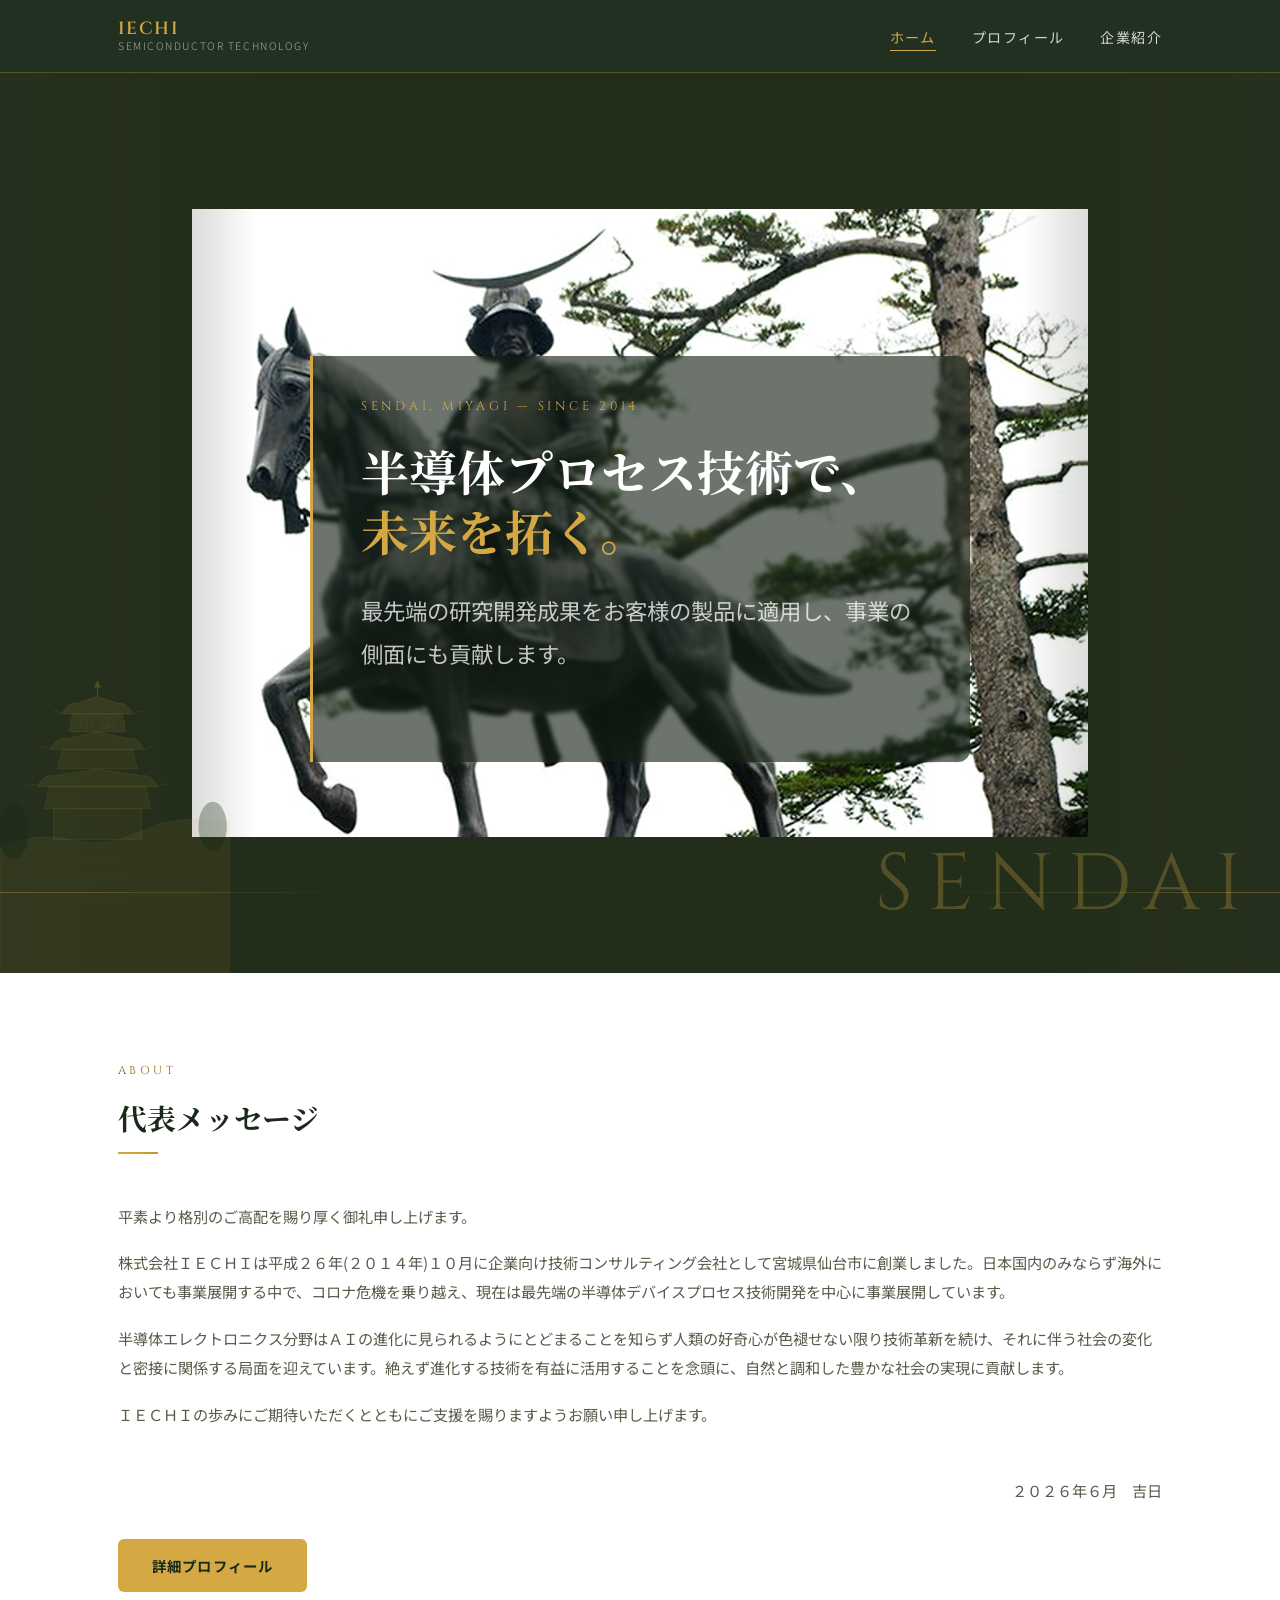
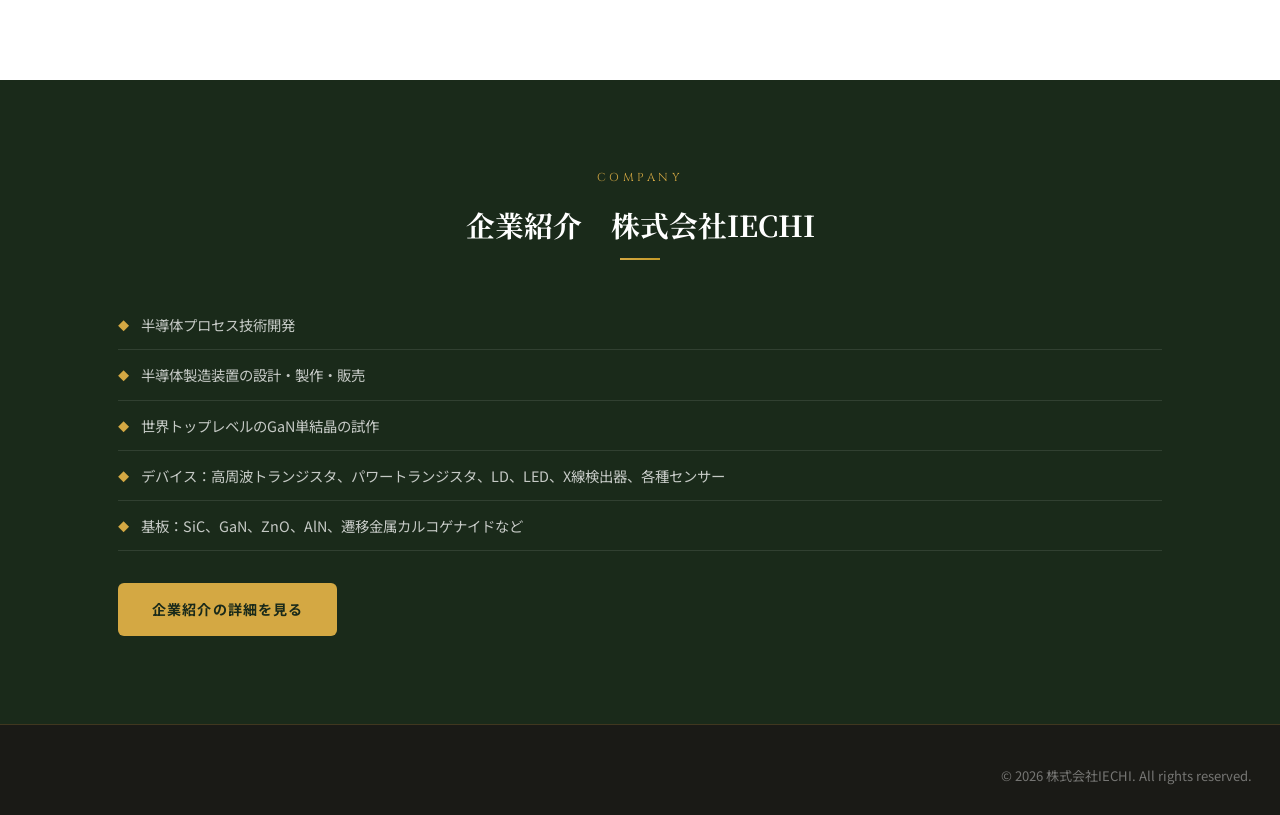
==== index.html @ 6ed94ffd "HP作成" ====
<!DOCTYPE html>
<html lang="ja">
<head>
  <meta charset="UTF-8">
  <meta name="viewport" content="width=device-width, initial-scale=1.0">
  <meta name="description" content="株式会社IECHI — 半導体プロセス技術開発・半導体製造装置の設計・製作・販売">
  <title>株式会社IECHI | 半導体プロセス技術開発</title>
  <link rel="stylesheet" href="style.css">
</head>
<body>

  <header class="site-header">
    <div class="header-inner">
      <a href="index.html" class="logo">
        IECHI
        <span class="logo-sub">SEMICONDUCTOR TECHNOLOGY</span>
      </a>
      <button class="nav-toggle" aria-label="メニューを開く" aria-expanded="false">
        <span></span><span></span><span></span>
      </button>
      <nav class="main-nav">
        <ul>
          <li><a href="index.html" class="active">ホーム</a></li>
          <li><a href="about.html">プロフィール</a></li>
          <li><a href="company.html">企業紹介</a></li>
        </ul>
      </nav>
    </div>
  </header>

  <main>

    <!-- Hero -->
    <section class="hero">
      <img class="hero-masamune-img" src="images/img_masamune.png" alt="仙台のシンボル 伊達政宗公 騎馬像">

      <!-- 左：仙台城（青葉城）シルエット -->
      <svg class="hero-castle" viewBox="0 0 260 380" fill="none" xmlns="http://www.w3.org/2000/svg" aria-hidden="true">
        <path d="M0 380 L0 240 Q40 220 80 230 Q120 240 160 220 Q200 200 260 210 L260 380 Z" fill="rgba(212,168,67,0.12)" stroke="rgba(212,168,67,0.28)" stroke-width="0.5"/>
        <line x1="0" y1="260" x2="260" y2="248" stroke="rgba(212,168,67,0.1)" stroke-width="0.5"/>
        <line x1="0" y1="280" x2="260" y2="268" stroke="rgba(212,168,67,0.1)" stroke-width="0.5"/>
        <line x1="0" y1="300" x2="260" y2="290" stroke="rgba(212,168,67,0.1)" stroke-width="0.5"/>
        <line x1="40" y1="230" x2="40" y2="380" stroke="rgba(212,168,67,0.07)" stroke-width="0.5"/>
        <line x1="85" y1="235" x2="85" y2="380" stroke="rgba(212,168,67,0.07)" stroke-width="0.5"/>
        <line x1="130" y1="228" x2="130" y2="380" stroke="rgba(212,168,67,0.07)" stroke-width="0.5"/>
        <line x1="175" y1="218" x2="175" y2="380" stroke="rgba(212,168,67,0.07)" stroke-width="0.5"/>
        <line x1="220" y1="215" x2="220" y2="380" stroke="rgba(212,168,67,0.07)" stroke-width="0.5"/>
        <rect x="60" y="195" width="100" height="35" fill="rgba(212,168,67,0.1)" stroke="rgba(212,168,67,0.28)" stroke-width="0.5"/>
        <path d="M50 195 L55 170 L165 170 L170 195 Z" fill="rgba(212,168,67,0.12)" stroke="rgba(212,168,67,0.32)" stroke-width="0.5"/>
        <path d="M42 170 Q50 155 60 158 L110 150 L160 158 Q170 155 178 170 Z" fill="rgba(212,168,67,0.15)" stroke="rgba(212,168,67,0.38)" stroke-width="0.5"/>
        <path d="M42 170 Q35 165 30 168" stroke="rgba(212,168,67,0.38)" stroke-width="0.5" fill="none"/>
        <path d="M178 170 Q185 165 190 168" stroke="rgba(212,168,67,0.38)" stroke-width="0.5" fill="none"/>
        <path d="M65 150 L70 128 L150 128 L155 150 Z" fill="rgba(212,168,67,0.12)" stroke="rgba(212,168,67,0.32)" stroke-width="0.5"/>
        <path d="M57 128 Q65 113 75 116 L110 108 L145 116 Q155 113 163 128 Z" fill="rgba(212,168,67,0.15)" stroke="rgba(212,168,67,0.38)" stroke-width="0.5"/>
        <path d="M57 128 Q50 123 46 126" stroke="rgba(212,168,67,0.38)" stroke-width="0.5" fill="none"/>
        <path d="M163 128 Q170 123 174 126" stroke="rgba(212,168,67,0.38)" stroke-width="0.5" fill="none"/>
        <path d="M78 108 L82 88 L138 88 L142 108 Z" fill="rgba(212,168,67,0.16)" stroke="rgba(212,168,67,0.38)" stroke-width="0.5"/>
        <path d="M70 88 Q78 73 88 76 L110 68 L132 76 Q142 73 150 88 Z" fill="rgba(212,168,67,0.18)" stroke="rgba(212,168,67,0.42)" stroke-width="0.5"/>
        <path d="M70 88 Q63 83 60 86" stroke="rgba(212,168,67,0.42)" stroke-width="0.5" fill="none"/>
        <path d="M150 88 Q157 83 160 86" stroke="rgba(212,168,67,0.42)" stroke-width="0.5" fill="none"/>
        <line x1="110" y1="68" x2="110" y2="56" stroke="rgba(212,168,67,0.48)" stroke-width="1"/>
        <polygon points="110,50 114,58 106,58" fill="rgba(212,168,67,0.38)"/>
        <rect x="92" y="92" width="12" height="10" fill="none" stroke="rgba(212,168,67,0.22)" stroke-width="0.5"/>
        <line x1="98" y1="92" x2="98" y2="102" stroke="rgba(212,168,67,0.22)" stroke-width="0.5"/>
        <rect x="116" y="92" width="12" height="10" fill="none" stroke="rgba(212,168,67,0.22)" stroke-width="0.5"/>
        <line x1="122" y1="92" x2="122" y2="102" stroke="rgba(212,168,67,0.22)" stroke-width="0.5"/>
        <ellipse cx="15" cy="220" rx="18" ry="32" fill="rgba(20,40,20,0.55)" stroke="rgba(212,168,67,0.08)" stroke-width="0.5"/>
        <line x1="15" y1="252" x2="15" y2="280" stroke="rgba(100,60,10,0.35)" stroke-width="2"/>
        <ellipse cx="240" cy="215" rx="16" ry="28" fill="rgba(20,40,20,0.5)" stroke="rgba(212,168,67,0.08)" stroke-width="0.5"/>
        <line x1="240" y1="243" x2="240" y2="270" stroke="rgba(100,60,10,0.35)" stroke-width="2"/>

      </svg>

      <!-- 右：伊達家 家紋（竹に雀）風SVG -->
      <svg class="hero-kamon" viewBox="0 0 200 200" fill="none" xmlns="http://www.w3.org/2000/svg" aria-hidden="true">
        <circle cx="100" cy="100" r="95" stroke="#d4a843" stroke-width="1.5" fill="none"/>
        <circle cx="100" cy="100" r="88" stroke="#d4a843" stroke-width="0.4" fill="none" stroke-dasharray="4 3"/>
        <line x1="100" y1="20" x2="100" y2="180" stroke="#d4a843" stroke-width="2.5"/>
        <line x1="94" y1="70" x2="106" y2="70" stroke="#d4a843" stroke-width="1.5"/>
        <line x1="94" y1="100" x2="106" y2="100" stroke="#d4a843" stroke-width="1.5"/>
        <line x1="94" y1="130" x2="106" y2="130" stroke="#d4a843" stroke-width="1.5"/>
        <path d="M100 55 Q78 42 72 30 Q85 38 100 55" fill="#d4a843" opacity="0.85"/>
        <path d="M100 80 Q74 68 66 54 Q82 63 100 80" fill="#d4a843" opacity="0.85"/>
        <path d="M100 110 Q72 100 62 86 Q80 96 100 110" fill="#d4a843" opacity="0.85"/>
        <path d="M100 55 Q122 42 128 30 Q115 38 100 55" fill="#d4a843" opacity="0.85"/>
        <path d="M100 80 Q126 68 134 54 Q118 63 100 80" fill="#d4a843" opacity="0.85"/>
        <path d="M100 110 Q128 100 138 86 Q120 96 100 110" fill="#d4a843" opacity="0.85"/>
        <ellipse cx="100" cy="46" rx="10" ry="7" fill="#d4a843"/>
        <circle cx="100" cy="38" r="6" fill="#d4a843"/>
        <path d="M96 36 L92 32 L98 35" fill="#d4a843"/>
        <path d="M94 44 L86 50 L92 46" fill="#d4a843" opacity="0.9"/>
        <path d="M106 44 L114 50 L108 46" fill="#d4a843" opacity="0.9"/>
        <path d="M100 53 L96 60 L104 60 Z" fill="#d4a843" opacity="0.7"/>
        <path d="M65 168 Q100 158 135 168" stroke="#d4a843" stroke-width="1" fill="none" opacity="0.5"/>
        <text x="100" y="188" text-anchor="middle" fill="#d4a843" font-family="serif" font-size="9" letter-spacing="3" opacity="0.6">伊達家</text>
      </svg>

      <div class="hero-content">
        <div class="hero-content-inner">
        <p class="hero-eyebrow">SENDAI, MIYAGI — SINCE 2014</p>
        <h1 class="hero-title">
          半導体プロセス技術で、<span>未来を拓く。</span>
        </h1>
        <p class="hero-lead">
          最先端の研究開発成果をお客様の製品に適用し、事業の側面にも貢献します。
        </p>

        </div>
      </div>
      <div class="hero-coords">SENDAI</div>
    </section>

    <!-- About strip -->
    <section class="about-strip">
      <div class="container">
        <div class="about-strip-inner about-strip-inner--single fade-in">
          <div class="about-text">
            <span class="section-label">ABOUT</span>
            <h2 class="section-title">代表メッセージ</h2>
            <div class="section-divider"></div>
            <p>
              平素より格別のご高配を賜り厚く御礼申し上げます。
            </p>
            <p>
              株式会社ＩＥＣＨＩは平成２６年(２０１４年)１０月に企業向け技術コンサルティング会社として宮城県仙台市に創業しました。日本国内のみならず海外においても事業展開する中で、コロナ危機を乗り越え、現在は最先端の半導体デバイスプロセス技術開発を中心に事業展開しています。
            </p>
            <p>
              半導体エレクトロニクス分野はＡＩの進化に見られるようにとどまることを知らず人類の好奇心が色褪せない限り技術革新を続け、それに伴う社会の変化と密接に関係する局面を迎えています。絶えず進化する技術を有益に活用することを念頭に、自然と調和した豊かな社会の実現に貢献します。
            </p>
            <p>
              ＩＥＣＨＩの歩みにご期待いただくとともにご支援を賜りますようお願い申し上げます。
            </p>
            <p class="message-signature">
              <br>
              ２０２６年６月　吉日
            </p>
            <a href="about.html" class="btn btn-gold btn-mt">詳細プロフィール</a>
          </div>
        </div>
      </div>
    </section>

    <!-- 企業紹介 株式会社IECHI -->
    <section class="achieve-strip">
      <div class="container">
        <div class="fade-in section-header-md achieve-header">
          <span class="section-label">COMPANY</span>
          <h2 class="section-title">企業紹介　株式会社IECHI</h2>
          <div class="section-divider section-divider-center"></div>
        </div>
        <div class="fade-in">
          <div class="achieve-text">
            <ul class="achieve-list">
              <li>半導体プロセス技術開発</li>
              <li>半導体製造装置の設計・製作・販売</li>
              <li>世界トップレベルのGaN単結晶の試作</li>
              <li>デバイス：高周波トランジスタ、パワートランジスタ、LD、LED、X線検出器、各種センサー</li>
              <li>基板：SiC、GaN、ZnO、AlN、遷移金属カルコゲナイドなど</li>
            </ul>
            <div class="section-actions-sm">
              <a href="company.html" class="btn btn-gold btn-sm">企業紹介の詳細を見る</a>
            </div>
          </div>
        </div>
      </div>
    </section>

  </main>

  <footer class="site-footer">
    <div class="footer-inner footer-inner--full">
      <div class="footer-info footer-info--end">
        &copy; 2026 株式会社IECHI. All rights reserved.
      </div>
    </div>
  </footer>

  <script src="nav.js"></script>
</body>
</html>
---- style.css ----
/* ========================================
   株式会社IECHI — 共通スタイル
   ======================================== */

   @import url('https://fonts.googleapis.com/css2?family=Noto+Sans+JP:wght@300;400;500;700&family=Noto+Serif+JP:wght@400;700&family=Cinzel:wght@400;600&display=swap');

   :root {
     --color-primary:       #1a2a1a;
     --color-primary-mid:   #2c4a2c;
     --color-accent:        #8b6914;
     --color-accent-light:  #c49a28;
     --color-gold:          #d4a843;
     --color-bg:            #f7f5f0;
     --color-bg-dark:       #1a1a16;
     --color-white:         #ffffff;
     --color-text:          #1e1e1a;
     --color-text-muted:    #5a5a4a;
     --color-border:        #d8d4c8;
     --shadow-sm:  0 1px 4px rgba(0,0,0,0.08);
     --shadow-md:  0 4px 16px rgba(0,0,0,0.12);
     --shadow-lg:  0 12px 40px rgba(0,0,0,0.18);
     --radius:     6px;
     --radius-lg:  12px;
     --font-sans:  'Noto Sans JP', sans-serif;
     --font-serif: 'Noto Serif JP', serif;
     --font-deco:  'Cinzel', serif;
     --max-width:  1100px;
     --header-height: 72px;
   }
   
   *, *::before, *::after { box-sizing: border-box; margin: 0; padding: 0; }
   html { scroll-behavior: smooth; }
   
   body {
     font-family: var(--font-sans);
     font-size: 16px;
     line-height: 1.75;
     color: var(--color-text);
     background: var(--color-bg);
     min-height: 100vh;
     display: flex;
     flex-direction: column;
   }
   
   img { max-width: 100%; height: auto; display: block; }
   a { color: var(--color-accent); text-decoration: none; transition: color 0.2s; }
   a:hover { color: var(--color-accent-light); }
   
   /* ---- Header ---- */
   .site-header {
     position: sticky; top: 0; z-index: 100;
     background: rgba(26, 42, 26, 0.97);
     backdrop-filter: blur(8px);
     border-bottom: 1px solid rgba(212,168,67,0.3);
   }
   .header-inner {
     max-width: var(--max-width); margin: 0 auto; padding: 0 28px;
     height: var(--header-height);
     display: flex; align-items: center; justify-content: space-between;
   }
   .logo {
     font-family: var(--font-deco);
     font-size: 1.1rem; font-weight: 600;
     color: var(--color-gold);
     letter-spacing: 0.08em;
     display: flex; flex-direction: column; line-height: 1.2;
   }
   .logo-sub {
     font-family: var(--font-sans);
     font-size: 0.65rem; font-weight: 300;
     color: rgba(255,255,255,0.6);
     letter-spacing: 0.15em;
   }
   
   .nav-toggle {
     display: none; background: none; border: none; cursor: pointer;
     padding: 8px; flex-direction: column; gap: 5px;
   }
   .nav-toggle span {
     display: block; width: 24px; height: 2px;
     background: var(--color-gold);
     transition: transform 0.3s, opacity 0.3s;
   }
   .nav-toggle.active span:nth-child(1) { transform: translateY(7px) rotate(45deg); }
   .nav-toggle.active span:nth-child(2) { opacity: 0; }
   .nav-toggle.active span:nth-child(3) { transform: translateY(-7px) rotate(-45deg); }
   
   .main-nav ul { list-style: none; display: flex; gap: 36px; }
   .main-nav a {
     font-size: 0.88rem; font-weight: 400; letter-spacing: 0.1em;
     color: rgba(255,255,255,0.8);
     position: relative; padding: 4px 0;
   }
   .main-nav a::after {
     content: ""; position: absolute; bottom: 0; left: 0;
     width: 0; height: 1px; background: var(--color-gold);
     transition: width 0.3s;
   }
   .main-nav a:hover, .main-nav a.active { color: var(--color-gold); }
   .main-nav a:hover::after, .main-nav a.active::after { width: 100%; }
   
   /* ---- Main ---- */
   main { flex: 1; }
   .container { max-width: var(--max-width); margin: 0 auto; padding: 0 28px; }
   .section { padding: 88px 0; }
   
   /* ---- Hero (index) ---- */
   .hero {
     position: relative;
     min-height: 100vh;
     display: flex; flex-direction: column;
     overflow: hidden;
     background: #232e1a;
   }
   .hero-masamune {
     display: none;
   }
   .hero-masamune-img {
     position: absolute;
     top: 50%; left: 50%;
     transform: translate(-50%, -50%);
     width: 70%; height: auto;
     object-fit: contain; object-position: center;
     opacity: 1;
   }
   
   /* 左右端のみ画像の緑色でフェードアウト */
   .hero::before {
     content: "";
     position: absolute; inset: 0;
     background:
       linear-gradient(to right,
         rgba(38,48,30,0.88) 0%,
         rgba(38,48,30,0.4) 8%,
         transparent 20%,
         transparent 80%,
         rgba(38,48,30,0.4) 92%,
         rgba(38,48,30,0.88) 100%);
     pointer-events: none;
     z-index: 1;
   }
   
   /* ---- Hero decorative SVGs ---- */
   .hero-castle {
     position: absolute;
     left: 0;
     bottom: 0;
     width: clamp(140px, 18vw, 260px);
     opacity: 0;
     pointer-events: none;
     animation: castleFadeIn 1.4s 0.6s forwards;
     z-index: 2;
   }
   .hero-kamon {
     display: none;
   }
   @keyframes castleFadeIn {
     from { opacity: 0; transform: translateX(-20px) translateY(10px); }
     to   { opacity: 0.62; transform: translateX(0) translateY(0); }
   }
   @keyframes kamonReveal {
     from { opacity: 0; transform: translateY(-55%) rotate(-10deg) scale(0.82); }
     to   { opacity: 0.4; transform: translateY(-55%) rotate(0deg) scale(1); }
   }
   
   /* ---- Hero horizon line ---- */
   .hero::after {
     content: "";
     position: absolute;
     bottom: 80px;
     left: 0; right: 0;
     height: 1px;
     background: linear-gradient(to right,
       rgba(212,168,67,0.35),
       transparent 28%,
       transparent 72%,
       rgba(212,168,67,0.35));
     pointer-events: none;
     z-index: 1;
   }
   
   /* ---- Hero coordinates label ---- */
   .hero-coords {
     position: absolute;
     bottom: 18px;
     right: 24px;
     font-family: var(--font-deco);
     font-size: 5rem;
     letter-spacing: 0.18em;
     color: rgba(212,168,67,0.28);
     z-index: 2;
   }
   .hero-content {
     position: relative; z-index: 3;
     max-width: var(--max-width); margin: 0 auto;
     padding: 0 28px;
     display: flex; flex-direction: column; justify-content: center;
     min-height: 100vh;
     padding-top: var(--header-height);
   }
   .hero-content-inner {
     background: rgba(20, 32, 20, 0.62);
     backdrop-filter: blur(2px);
     border-left: 3px solid var(--color-gold);
     padding: 40px 48px;
     border-radius: 0 var(--radius-lg) var(--radius-lg) 0;
     max-width: 660px;
     width: fit-content;
   }
   .hero-eyebrow {
     font-family: var(--font-deco);
     font-size: 0.78rem; letter-spacing: 0.3em;
     color: var(--color-gold); margin-bottom: 24px;
     opacity: 0; animation: fadeUp 0.8s 0.2s forwards;
   }
   .hero-title {
     font-family: var(--font-serif);
     font-size: clamp(1.8rem, 4vw, 3rem);
     font-weight: 700; line-height: 1.25;
     color: var(--color-white);
     margin-bottom: 28px;
     opacity: 0; animation: fadeUp 0.8s 0.4s forwards;
   }
   .hero-title span { color: var(--color-gold); }
   .hero-lead {
     font-size: 1.4rem; line-height: 1.9;
     color: rgba(255,255,255,0.75);
     max-width: 800px; margin-bottom: 48px;
     opacity: 0; animation: fadeUp 0.8s 0.6s forwards;
   }
   .hero-actions {
     display: flex; gap: 16px; flex-wrap: wrap;
     opacity: 0; animation: fadeUp 0.8s 0.8s forwards;
   }
   @keyframes scrollLine { 0%,100%{opacity:1;transform:scaleY(1)} 50%{opacity:0.3;transform:scaleY(0.5)} }
   
   /* ---- Buttons ---- */
   .btn {
     display: inline-block; padding: 14px 34px;
     border-radius: var(--radius); font-size: 0.9rem;
     font-weight: 500; letter-spacing: 0.08em;
     cursor: pointer; border: none; text-align: center;
     transition: all 0.25s;
   }
   .btn-gold {
     background: var(--color-gold); color: var(--color-primary);
     font-weight: 700;
   }
   .btn-gold:hover { background: var(--color-accent-light); color: var(--color-primary); transform: translateY(-2px); box-shadow: var(--shadow-md); }
   .btn-outline-light {
     background: transparent; color: var(--color-white);
     border: 1px solid rgba(255,255,255,0.4);
   }
   .btn-outline-light:hover { border-color: var(--color-gold); color: var(--color-gold); }
   
   /* ---- Section Titles ---- */
   .section-label {
     font-family: var(--font-deco);
     font-size: 0.72rem; letter-spacing: 0.3em;
     color: var(--color-accent); margin-bottom: 12px;
     display: block;
   }
   .section-title {
     font-family: var(--font-serif);
     font-size: 1.8rem; font-weight: 700;
     color: var(--color-primary); margin-bottom: 8px;
   }
   .section-divider {
     width: 40px; height: 2px;
     background: linear-gradient(to right, var(--color-gold), var(--color-accent-light));
     margin-bottom: 48px;
   }
   
   /* ---- About strip on index ---- */
   .about-strip { background: var(--color-white); padding: 88px 0; }
   .about-strip-inner {
     display: grid; grid-template-columns: 260px 1fr;
     gap: 64px; align-items: start;
   }
   .face-frame {
     width: 240px; height: 300px; overflow: hidden;
     border-radius: var(--radius-lg);
     box-shadow: var(--shadow-lg);
     border: 3px solid var(--color-gold);
   }
   .face-frame img { width: 100%; height: 100%; object-fit: cover; object-position: top; }
   .face-caption { margin-top: 16px; text-align: center; }
   .face-caption strong { display: block; font-family: var(--font-serif); font-size: 1.1rem; color: var(--color-primary); }
   .face-caption span { font-size: 0.82rem; color: var(--color-text-muted); }
   
   .about-text p { color: var(--color-text-muted); margin-bottom: 18px; font-size: 0.95rem; line-height: 1.9; }
   
   /* ---- Cards (index services) ---- */
   .card-grid { display: grid; grid-template-columns: repeat(3,1fr); gap: 24px; }
   .card {
     background: var(--color-white); border-radius: var(--radius-lg);
     padding: 32px 26px; border: 1px solid var(--color-border);
     transition: transform 0.2s, box-shadow 0.2s;
   }
   .card:hover { }
   .card-num {
     font-family: var(--font-deco); font-size: 1.8rem;
     color: var(--color-gold); opacity: 0.4; margin-bottom: 12px;
   }
   .card h3 { font-family: var(--font-serif); font-size: 1.05rem; color: var(--color-primary); margin-bottom: 10px; }
   .card p { color: var(--color-text-muted); font-size: 0.88rem; line-height: 1.8; }
   
   /* ---- Achievement strip ---- */
   .achieve-strip { background: var(--color-primary); padding: 88px 0; }
   .achieve-grid { display: grid; grid-template-columns: 1fr 1fr; gap: 32px; }
   .achieve-img-wrap {
     border-radius: var(--radius-lg); overflow: hidden;
     box-shadow: var(--shadow-lg);
   }
   .achieve-img-wrap img { width: 100%; height: 100%; object-fit: cover; }
   .achieve-text { color: rgba(255,255,255,0.85); }
   .achieve-text .section-title { color: var(--color-white); }
   .achieve-list { list-style: none; margin-top: 24px; }
   .achieve-list li {
     padding: 12px 0; border-bottom: 1px solid rgba(255,255,255,0.1);
     font-size: 0.9rem; color: rgba(255,255,255,0.75);
     display: flex; gap: 12px; align-items: flex-start;
   }
   .achieve-list li::before { content: "◆"; color: var(--color-gold); flex-shrink: 0; font-size: 0.7rem; margin-top: 4px; }
   
   /* ---- Page Header ---- */
   .page-header {
     background: var(--color-primary);
     padding: 80px 0 60px;
     position: relative; overflow: hidden;
   }
   .page-header::before {
     content: ""; position: absolute; inset: 0;
     background: url('images/img_masamune.png') center/cover no-repeat;
     opacity: 0.08;
   }
   .page-header-inner { position: relative; z-index: 1; }
   .page-header .section-label { color: var(--color-gold); }
   .page-header h1 {
     font-family: var(--font-serif);
     font-size: 2.2rem; color: var(--color-white);
     font-weight: 700;
   }
   
   /* ---- Profile page ---- */
   .profile-photo .face-frame { width: 260px; height: 320px; }
   .profile-photo .face-caption .face-name {
     display: block;
     font-family: var(--font-serif);
     font-size: 1.2rem;
     font-weight: 400;
     color: var(--color-text-muted);
   }
   
   .profile-content h2 {
     font-family: var(--font-serif);
     font-size: 1.25rem; color: var(--color-primary);
     margin: 36px 0 14px; padding-bottom: 8px;
     border-bottom: 1px solid var(--color-border);
     display: flex; align-items: center; gap: 10px;
   }
   .profile-content h2:first-child { margin-top: 0; }
   .profile-content h2::before { content: ""; width: 4px; height: 1.2em; background: var(--color-gold); display: block; }
   .profile-content p { color: var(--color-text-muted); margin-bottom: 16px; font-size: 0.95rem; line-height: 1.9; }
   
   .career-list { list-style: none; }
   .career-list li {
     display: grid; grid-template-columns: 130px 1fr;
     gap: 16px; padding: 12px 0;
     border-bottom: 1px solid var(--color-border);
     font-size: 0.9rem;
   }
   .career-list li:last-child { border-bottom: none; }
   .career-year { color: var(--color-accent); font-weight: 500; font-size: 0.85rem; }
   .career-desc { color: var(--color-text-muted); }
   
   .company-table { width: 100%; border-collapse: collapse; font-size: 0.92rem; margin-top: 8px; }
   .company-table th, .company-table td { padding: 12px 16px; border-bottom: 1px solid var(--color-border); text-align: left; }
   .company-table th { width: 140px; color: var(--color-primary); font-weight: 600; background: rgba(26,42,26,0.03); }
   .company-table td { color: var(--color-text-muted); }
   
   /* ---- Service page ---- */
   .service-list { display: flex; flex-direction: column; gap: 28px; }
   .service-item {
     background: var(--color-white); border-radius: var(--radius-lg);
     padding: 36px 40px; border: 1px solid var(--color-border);
     display: grid; grid-template-columns: 72px 1fr; gap: 28px;
     transition: box-shadow 0.2s;
   }
   .service-item:hover { }
   .service-num {
     font-family: var(--font-deco); font-size: 2.2rem;
     color: var(--color-gold); line-height: 1; opacity: 0.5;
   }
   .service-item h3 { font-family: var(--font-serif); font-size: 1.15rem; color: var(--color-primary); margin-bottom: 10px; }
   .service-item p { color: var(--color-text-muted); font-size: 0.93rem; margin-bottom: 14px; }
   .service-tags { display: flex; flex-wrap: wrap; gap: 8px; }
   .service-tags span {
     background: var(--color-bg); padding: 4px 14px;
     border-radius: 20px; font-size: 0.82rem; color: var(--color-text-muted);
     border: 1px solid var(--color-border);
   }
   
   .research-img-strip { background: var(--color-primary); padding: 72px 0; }
   .research-img-wrap {
     border-radius: var(--radius-lg); overflow: hidden;
     box-shadow: var(--shadow-lg); max-height: 480px;
   }
   .research-img-wrap img { width: 100%; object-fit: cover; }
   
   /* ---- Footer ---- */
   .site-footer {
     background: var(--color-bg-dark);
     border-top: 1px solid rgba(212,168,67,0.2);
     padding: 40px 0 28px;
   }
   .footer-inner {
     max-width: var(--max-width); margin: 0 auto; padding: 0 28px;
     display: flex; justify-content: space-between; align-items: center; flex-wrap: wrap; gap: 16px;
   }
   .footer-logo { font-family: var(--font-deco); font-size: 1rem; color: var(--color-gold); }
   .footer-info { font-size: 0.82rem; color: rgba(255,255,255,0.4); text-align: right; line-height: 1.7; }
   
   /* ---- Animations ---- */
   @keyframes fadeUp {
     from { opacity: 0; transform: translateY(24px); }
     to   { opacity: 1; transform: translateY(0); }
   }
   .fade-in { opacity: 0; transform: translateY(20px); transition: opacity 0.7s, transform 0.7s; }
   .fade-in.visible { opacity: 1; transform: none; }
   
   /* ---- Responsive ---- */
   @media (max-width: 900px) {
     .about-strip-inner, .profile-layout { grid-template-columns: 1fr; text-align: center; }
     .face-frame { margin: 0 auto; }
     .profile-content h2 { justify-content: center; }
     .achieve-grid, .card-grid { grid-template-columns: 1fr; }
     .career-list li { grid-template-columns: 1fr; gap: 4px; }
     .service-item { grid-template-columns: 1fr; }
     .service-num { font-size: 1.6rem; }
   }
   @media (max-width: 768px) {
     .nav-toggle { display: flex; }
     .hero-castle,
     .hero-kamon,
     .hero-coords { display: none; }
     .main-nav {
       position: fixed; top: var(--header-height); left: 0; right: 0;
       background: rgba(26,42,26,0.98);
       transform: translateY(-110%); opacity: 0; pointer-events: none;
       transition: transform 0.3s, opacity 0.3s;
     }
     .main-nav.open { transform: translateY(0); opacity: 1; pointer-events: auto; }
     .main-nav ul { flex-direction: column; gap: 0; padding: 16px 28px; }
     .main-nav li { border-bottom: 1px solid rgba(255,255,255,0.08); }
     .main-nav li:last-child { border-bottom: none; }
     .main-nav a { display: block; padding: 14px 0; }
     .hero-title { font-size: 1.8rem; }
     .section { padding: 60px 0; }

     /* スマホ：画像↑・文言↓ */
     .hero {
       flex-direction: column;
       min-height: unset;
       background: #232e1a;
     }
     .hero::before, .hero::after { display: none; }
     .hero-masamune-img {
       position: relative;
       top: unset; left: unset;
       transform: none;
       width: 100%;
       height: auto;
       display: block;
       order: -1;
     }
     .hero-content {
       position: relative;
       min-height: unset;
       padding-top: 24px;
       padding-bottom: 40px;
     }
     .service-item { padding: 24px 20px; }
     .research-img-wrap { max-height: 300px; }
     .gan-grid { grid-template-columns: 1fr; }
     .related-clients-list { grid-template-columns: 1fr; }
   }

   /* ---- Utility ---- */
   .section-bg-white { background: var(--color-white); }
   .section-bg-default { background: var(--color-bg); }
   .text-center { text-align: center; }
   .section-header { margin-bottom: 48px; }
   .section-header-lg { text-align: center; margin-bottom: 56px; }
   .section-header-md { text-align: center; margin-bottom: 40px; }
   .section-divider-center { margin: 0 auto 0; }
   .section-actions { text-align: center; margin-top: 48px; }
   .section-actions-sm { margin-top: 32px; }
   .btn-mt { margin-top: 16px; }
   .btn-sm { font-size: 0.88rem; }

   .footer-inner--full { max-width: 100%; padding-right: 28px; }
   .footer-info--end { margin-left: auto; }

   /* ---- Index ---- */
   .about-strip-inner--single { grid-template-columns: 1fr; }
   .message-signature {
     text-align: right;
     font-size: 0.88rem;
     color: var(--color-text-muted);
     font-weight: 400;
     margin-top: 8px;
   }
   .achieve-header .section-label { color: var(--color-gold); }
   .achieve-header .section-title { color: var(--color-white); }

   /* ---- Profile ---- */
   .profile-layout {
     display: grid;
     grid-template-columns: 260px 1fr;
     gap: 64px;
     align-items: start;
   }

   /* ---- Service ---- */
   .service-intro { margin-bottom: 56px; }
   .service-lead { color: var(--color-text-muted); max-width: 640px; }

   /* ---- Company page ---- */
   .co-section {
     background: var(--color-white);
     padding: 88px 0;
   }
   .co-header { margin-bottom: 48px; }
   .co-image-wrapper {
     position: relative;
     margin-bottom: 64px;
     box-shadow: 8px 8px 0 rgba(212,168,67,0.18), 0 4px 24px rgba(0,0,0,0.07);
     border-radius: var(--radius-lg);
   }
   .co-image-wrapper img {
     width: 100%; height: auto;
     border-radius: var(--radius-lg);
     border: 1px solid var(--color-border);
     display: block;
   }
   .co-desc { margin-bottom: 40px; }
   .co-desc p {
     line-height: 2.0;
     font-size: 0.95rem;
     color: var(--color-text-muted);
   }
   .co-gan-block { margin-bottom: 64px; }
   .gan-grid {
     display: grid;
     grid-template-columns: 1fr 1fr;
     gap: 16px;
   }
   .gan-grid img {
     width: 100%;
     height: auto;
     display: block;
     border-radius: var(--radius-lg);
     border: 1px solid var(--color-border);
     box-shadow: 0 2px 12px rgba(0,0,0,0.08);
   }
   .co-detail-grid {
     display: grid;
     grid-template-columns: 1fr;
     gap: 24px;
   }
   .co-card {
     background: var(--color-bg);
     border-radius: var(--radius-lg);
     padding: 28px 32px;
     border: 1px solid var(--color-border);
     transition: box-shadow 0.2s;
   }
   .co-card h3 {
     font-family: var(--font-serif);
     font-size: 1rem;
     color: var(--color-primary);
     margin-bottom: 14px;
     padding-bottom: 10px;
     border-bottom: 2px solid var(--color-gold);
     display: flex;
     align-items: center;
     gap: 8px;
   }
   .co-list { list-style: none; }
   .co-list li {
     padding: 8px 0;
     border-bottom: 1px solid var(--color-border);
     font-size: 0.88rem;
     color: var(--color-text-muted);
     display: flex;
     gap: 10px;
     align-items: flex-start;
     line-height: 1.65;
   }
   .co-list li:last-child { border-bottom: none; }
   .co-list li::before {
     content: "◆";
     color: var(--color-gold);
     flex-shrink: 0;
     font-size: 0.6rem;
     margin-top: 5px;
   }
   .domains-section {
     background: var(--color-bg);
     padding: 30px 0;
   }
   .domain-row {
     display: grid;
     grid-template-columns: repeat(5, 1fr);
     gap: 16px;
     margin-top: 48px;
   }
   .domain-card {
     background: var(--color-white);
     border: 1px solid var(--color-border);
     border-radius: var(--radius-lg);
     padding: 28px 16px;
     text-align: center;
     position: relative;
     overflow: hidden;
     cursor: default;
     pointer-events: none;
     user-select: none;
   }
   .domain-icon {
     width: 44px; height: 44px;
     margin: 0 auto 12px;
     border-radius: 50%;
     background: linear-gradient(135deg, var(--color-bg) 0%, #e8e2d4 100%);
     border: 1px solid var(--color-border);
     display: flex; align-items: center; justify-content: center;
     font-size: 1.25rem;
     line-height: 1;
   }
   .domain-en {
     font-family: var(--font-deco);
     font-size: 0.58rem;
     letter-spacing: 0.2em;
     color: var(--color-accent);
     display: block;
     margin-bottom: 4px;
   }
   .domain-ja {
     font-size: 0.88rem;
     font-weight: 600;
     color: var(--color-primary);
     display: block;
   }
   .company-table--compact { font-size: 0.86rem; }
   .company-table--compact th { width: 100px; }
   .company-table td.email { font-size: 0.82rem; word-break: break-all; }

   .related-section {
     background: var(--color-primary);
     padding: 30px 0;
     margin-top: 64px;
     position: relative;
     overflow: hidden;
   }
   .related-section::before {
     content: "";
     position: absolute; inset: 0;
     background: radial-gradient(ellipse at 80% 50%, rgba(212,168,67,0.07) 0%, transparent 60%);
     pointer-events: none;
   }
   .related-section .section-label { color: var(--color-gold); }
   .related-section .section-title { color: var(--color-white); }
   .related-section .section-divider {
     background: linear-gradient(to right, var(--color-gold), transparent);
   }
   .related-layout {
     display: grid;
     grid-template-columns: 1.15fr 1fr;
     gap: 56px;
     align-items: start;
     margin-top: 48px;
   }
   .related-layout--bordered {
     margin-top: 64px;
     padding-top: 56px;
     border-top: 1px solid rgba(255,255,255,0.08);
   }
   .related-img-block {
     border-radius: var(--radius-lg);
     overflow: hidden;
     background: rgba(255,255,255,0.06);
     border: 1px solid rgba(212,168,67,0.2);
   }
   .related-img-block img {
     width: 100%; height: auto;
     object-fit: cover; display: block;
   }
   .related-img-stack {
     display: flex;
     flex-direction: column;
     gap: 12px;
   }
   .related-info { padding-top: 8px; }
   .related-info h3 {
     font-family: var(--font-serif);
     font-size: 1.4rem;
     color: var(--color-white);
     margin-bottom: 6px;
   }
   .related-info .sub {
     font-size: 0.78rem;
     color: var(--color-gold);
     letter-spacing: 0.15em;
     font-family: var(--font-deco);
     margin-bottom: 20px;
     display: block;
   }
   .related-info p {
     color: rgba(255,255,255,0.65);
     font-size: 0.92rem;
     line-height: 1.95;
     margin-bottom: 24px;
   }
   .related-detail-list { list-style: none; }
   .related-detail-list li {
     padding: 12px 0;
     border-bottom: 1px solid rgba(255,255,255,0.08);
     font-size: 0.88rem;
     color: rgba(255,255,255,0.6);
     display: flex;
     gap: 12px;
     align-items: flex-start;
   }
   .related-detail-list li:last-child { border-bottom: none; }
   .related-detail-list li::before {
     content: "◆";
     color: var(--color-gold);
     font-size: 0.6rem;
     margin-top: 5px;
     flex-shrink: 0;
   }
   .related-link { color: var(--color-gold); word-break: break-all; }
   .related-link:hover { color: var(--color-accent-light); }
   .related-clients {
     margin-top: 64px;
     padding-top: 56px;
     border-top: 1px solid rgba(255,255,255,0.08);
   }
   .related-clients h3 {
     font-family: var(--font-serif);
     font-size: 1.2rem;
     color: var(--color-white);
     margin-bottom: 24px;
   }
   .related-clients-list {
     display: grid;
     grid-template-columns: repeat(2, 1fr);
     gap: 0 40px;
   }

   .pptx-slides-section { margin-top: 40px; }
   .pptx-slide-single .pptx-slide-img {
     width: 100%;
     height: auto;
     display: block;
     border-radius: var(--radius-lg);
     border: 1px solid var(--color-border);
     box-shadow: 8px 8px 0 rgba(212,168,67,0.18), 0 4px 24px rgba(0,0,0,0.07);
   }
   .pptx-slides-grid {
     display: grid;
     grid-template-columns: repeat(2, 1fr);
     gap: 16px;
     margin-top: 24px;
   }
   .pptx-slides-grid .pptx-slide-img:nth-child(5) { grid-column: 1; }
   .pptx-slides-grid .pptx-slide-img {
     width: 100%;
     height: auto;
     display: block;
     border-radius: var(--radius);
     border: 1px solid var(--color-border);
     box-shadow: 0 2px 12px rgba(0,0,0,0.08);
   }

   @media (max-width: 900px) {
     .domain-row { grid-template-columns: repeat(3, 1fr); }
   }
   @media (max-width: 800px) {
     .related-layout { grid-template-columns: 1fr; gap: 32px; }
   }
   @media (max-width: 600px) {
     .pptx-slides-grid { grid-template-columns: 1fr; }
   }
   @media (max-width: 560px) {
     .domain-row { grid-template-columns: repeat(2, 1fr); }
   }
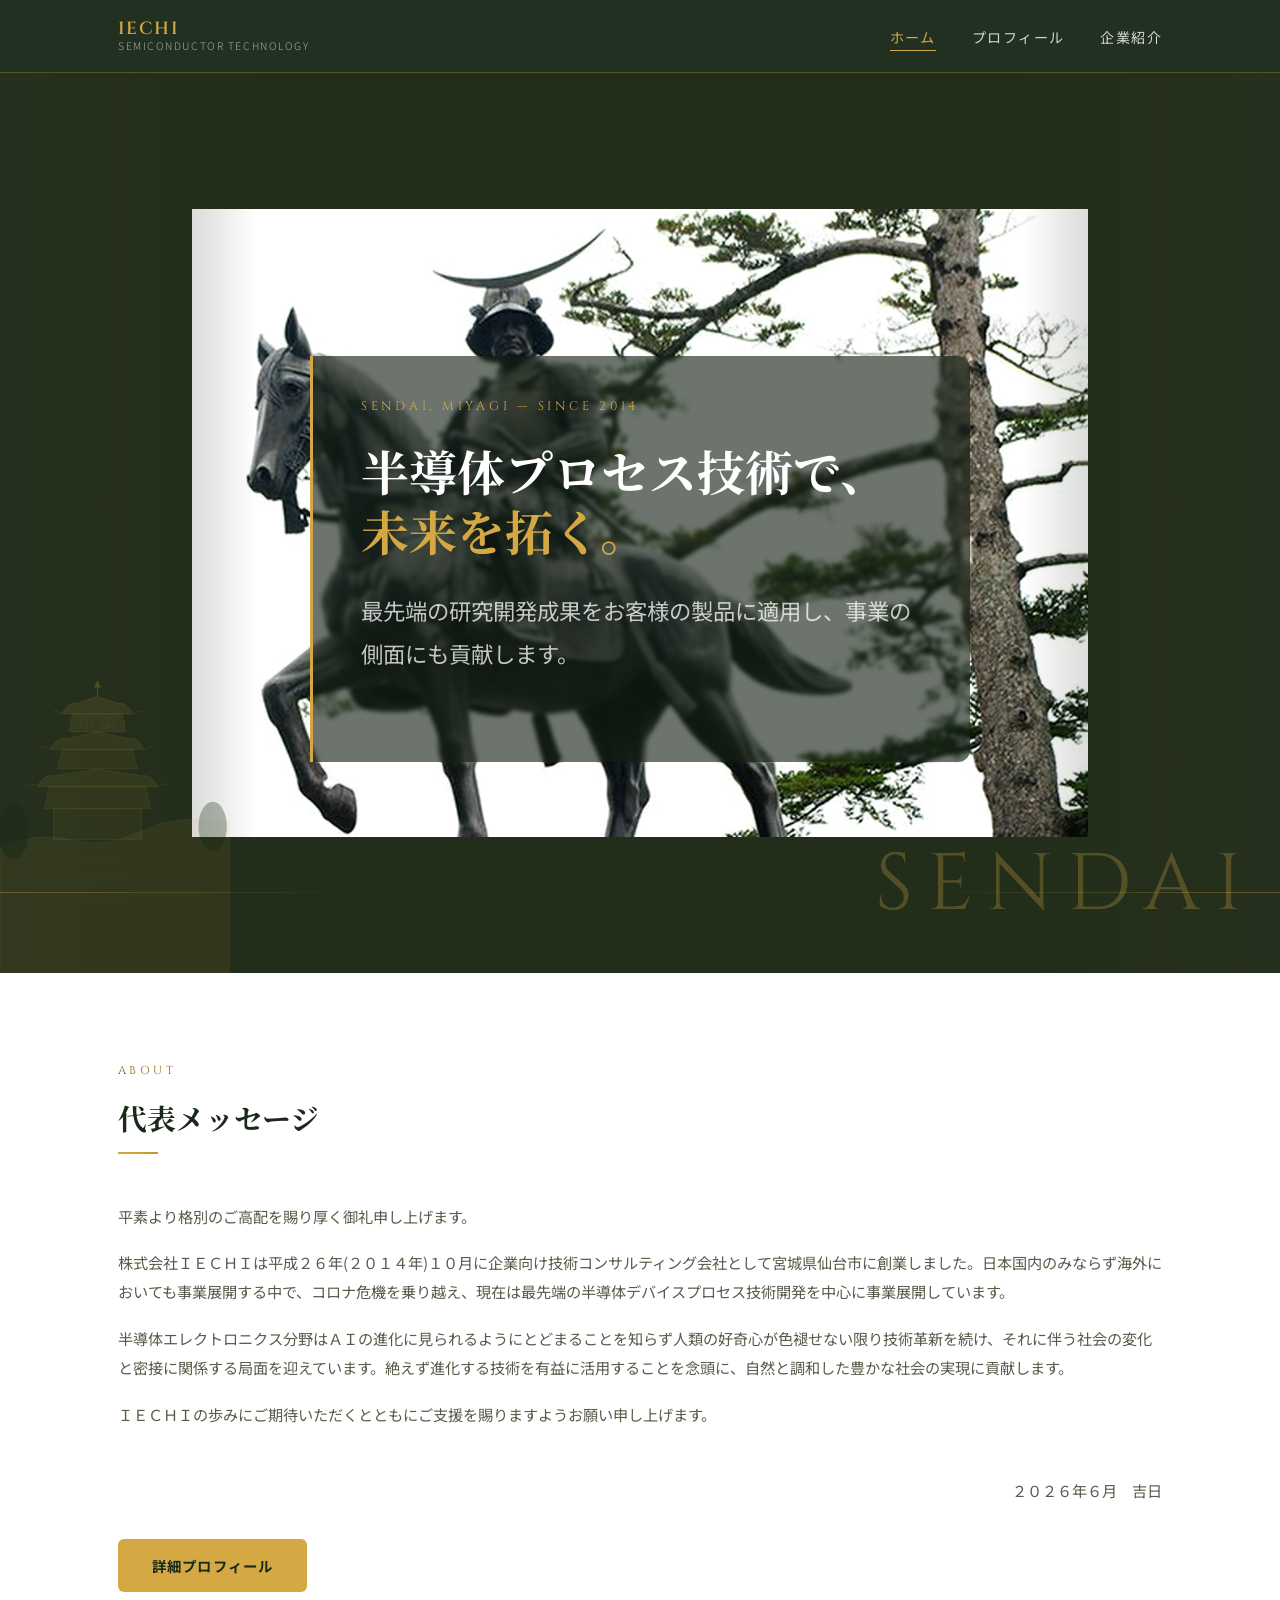
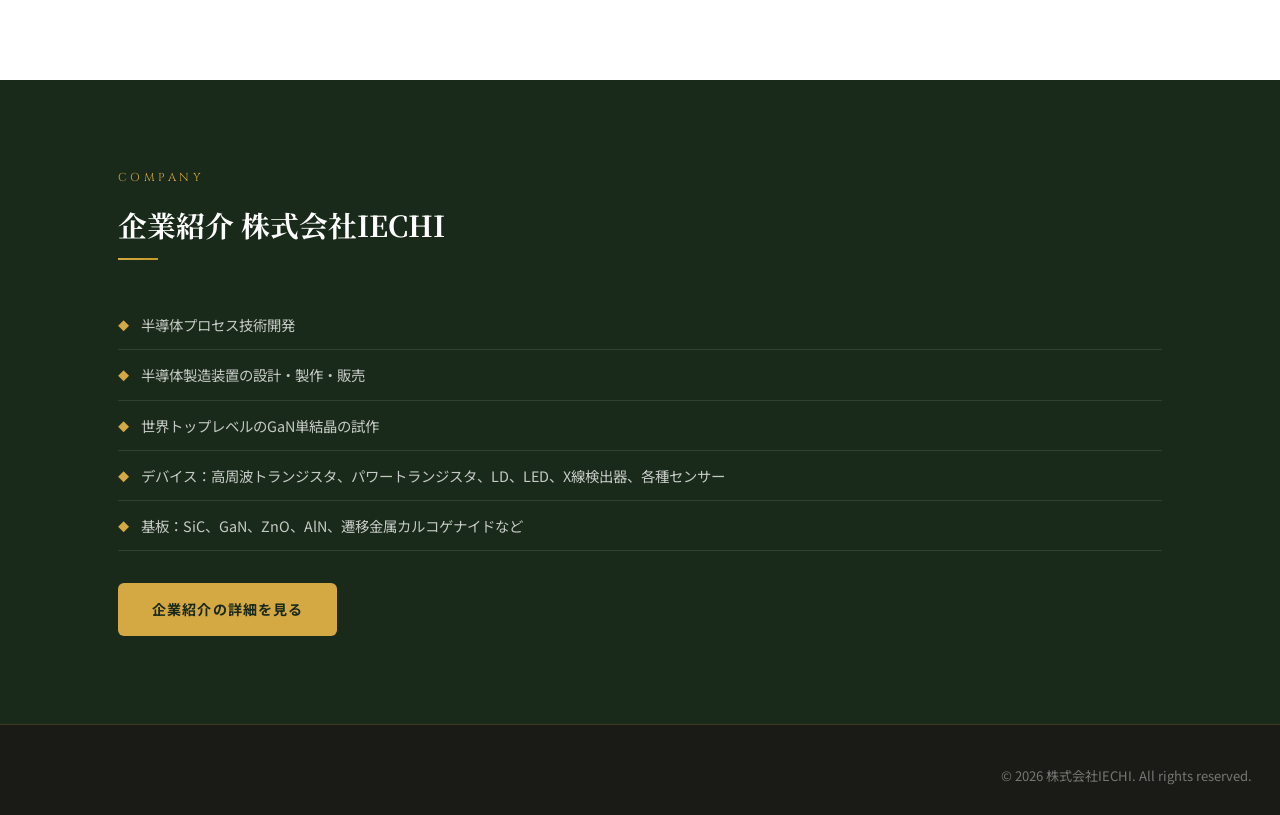
==== commit e2281b73: "レスポンシブ対応とSEO対策" ====
--- a/index.html
+++ b/index.html
@@ -3,7 +3,8 @@
 <head>
   <meta charset="UTF-8">
   <meta name="viewport" content="width=device-width, initial-scale=1.0">
-  <meta name="description" content="株式会社IECHI — 半導体プロセス技術開発・半導体製造装置の設計・製作・販売">
+  <meta name="description" content="株式会社IECHI（株式会社家地）— 半導体プロセス技術開発・半導体製造装置の設計・製作・販売。宮城県仙台市を拠点に、GaN単結晶など最先端の半導体デバイスプロセス技術を展開。">
+  <meta name="keywords" content="株式会社IECHI,株式会社家地,家地洋之,半導体プロセス,GaN,仙台,半導体製造装置">
   <title>株式会社IECHI | 半導体プロセス技術開発</title>
   <link rel="stylesheet" href="style.css">
 </head>
@@ -145,7 +146,7 @@
       <div class="container">
         <div class="fade-in section-header-md achieve-header">
           <span class="section-label">COMPANY</span>
-          <h2 class="section-title">企業紹介　株式会社IECHI</h2>
+          <h2 class="section-title achieve-title">企業紹介<span class="achieve-title-break"> 株式会社IECHI</span></h2>
           <div class="section-divider section-divider-center"></div>
         </div>
         <div class="fade-in">
--- a/style.css
+++ b/style.css
@@ -343,6 +343,21 @@
    }
    
    /* ---- Profile page ---- */
+   .profile-layout {
+     display: flex;
+     flex-direction: row;
+     gap: 64px;
+     align-items: start;
+   }
+   .profile-photo {
+     flex: 0 0 260px;
+     display: flex;
+     flex-direction: column;
+     align-items: center;
+   }
+   .profile-content {
+     flex: 1;
+   }
    .profile-photo .face-frame { width: 260px; height: 320px; }
    .profile-photo .face-caption .face-name {
      display: block;
@@ -431,13 +446,23 @@
    
    /* ---- Responsive ---- */
    @media (max-width: 900px) {
-     .about-strip-inner, .profile-layout { grid-template-columns: 1fr; text-align: center; }
+     .about-strip-inner { grid-template-columns: 1fr; text-align: center; }
      .face-frame { margin: 0 auto; }
-     .profile-content h2 { justify-content: center; }
      .achieve-grid, .card-grid { grid-template-columns: 1fr; }
      .career-list li { grid-template-columns: 1fr; gap: 4px; }
      .service-item { grid-template-columns: 1fr; }
      .service-num { font-size: 1.6rem; }
+     /* プロフィール：縦積みに切り替え */
+     .profile-layout {
+       flex-direction: column;
+     }
+     .profile-photo {
+       flex: unset;
+       width: 100%;
+     }
+     .face-caption { text-align: center; }
+     .profile-content { text-align: left; }
+     .profile-content h2 { justify-content: flex-start; }
    }
    @media (max-width: 768px) {
      .nav-toggle { display: flex; }
@@ -493,6 +518,8 @@
    .section-header { margin-bottom: 48px; }
    .section-header-lg { text-align: center; margin-bottom: 56px; }
    .section-header-md { text-align: center; margin-bottom: 40px; }
+   .achieve-header { text-align: left; }
+   .achieve-header .section-divider { margin: 0 0 0; }
    .section-divider-center { margin: 0 auto 0; }
    .section-actions { text-align: center; margin-top: 48px; }
    .section-actions-sm { margin-top: 32px; }
@@ -504,6 +531,14 @@
 
    /* ---- Index ---- */
    .about-strip-inner--single { grid-template-columns: 1fr; }
+   .achieve-title-break { white-space: nowrap; }
+   @media (max-width: 900px) {
+     .about-strip-inner--single { text-align: left; }
+     .about-strip-inner--single .message-signature { text-align: right; }
+     .achieve-title-break { display: block; }
+     .achieve-header { text-align: left; }
+     .achieve-header .section-divider { margin: 0 0 0; }
+   }
    .message-signature {
      text-align: right;
      font-size: 0.88rem;
@@ -515,13 +550,6 @@
    .achieve-header .section-title { color: var(--color-white); }
 
    /* ---- Profile ---- */
-   .profile-layout {
-     display: grid;
-     grid-template-columns: 260px 1fr;
-     gap: 64px;
-     align-items: start;
-   }
-
    /* ---- Service ---- */
    .service-intro { margin-bottom: 56px; }
    .service-lead { color: var(--color-text-muted); max-width: 640px; }
@@ -655,6 +683,24 @@
    .company-table--compact { font-size: 0.86rem; }
    .company-table--compact th { width: 100px; }
    .company-table td.email { font-size: 0.82rem; word-break: break-all; }
+   @media (max-width: 600px) {
+     .company-table,
+     .company-table tbody,
+     .company-table tr,
+     .company-table th,
+     .company-table td { display: block; width: 100%; }
+     .company-table tr { border-bottom: 1px solid var(--color-border); padding: 12px 0; }
+     .company-table th,
+     .company-table td { border-bottom: none; padding: 2px 16px; }
+     .company-table th {
+       font-size: 0.75rem;
+       color: var(--color-accent);
+       background: none;
+       padding-bottom: 2px;
+     }
+     .company-table td { padding-top: 2px; }
+     .company-table--compact th { width: 100%; }
+   }
 
    .related-section {
      background: var(--color-primary);
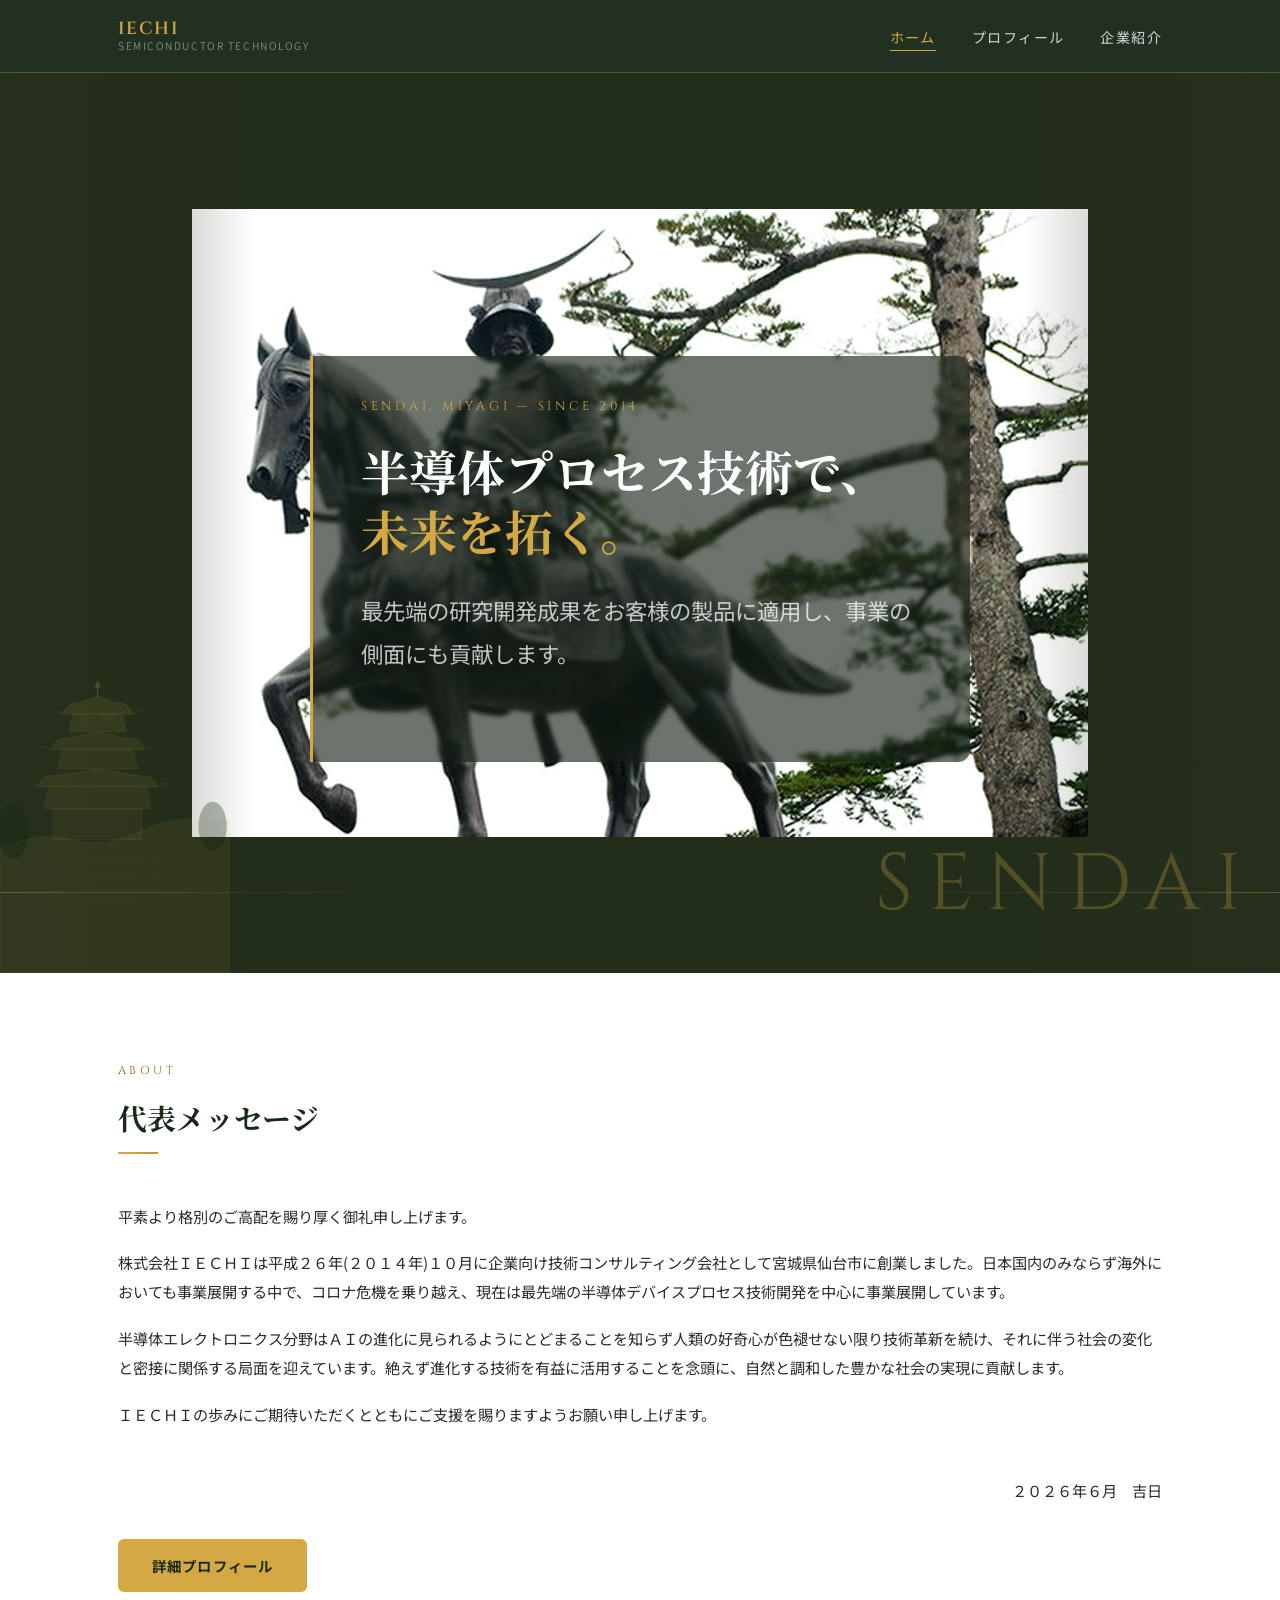
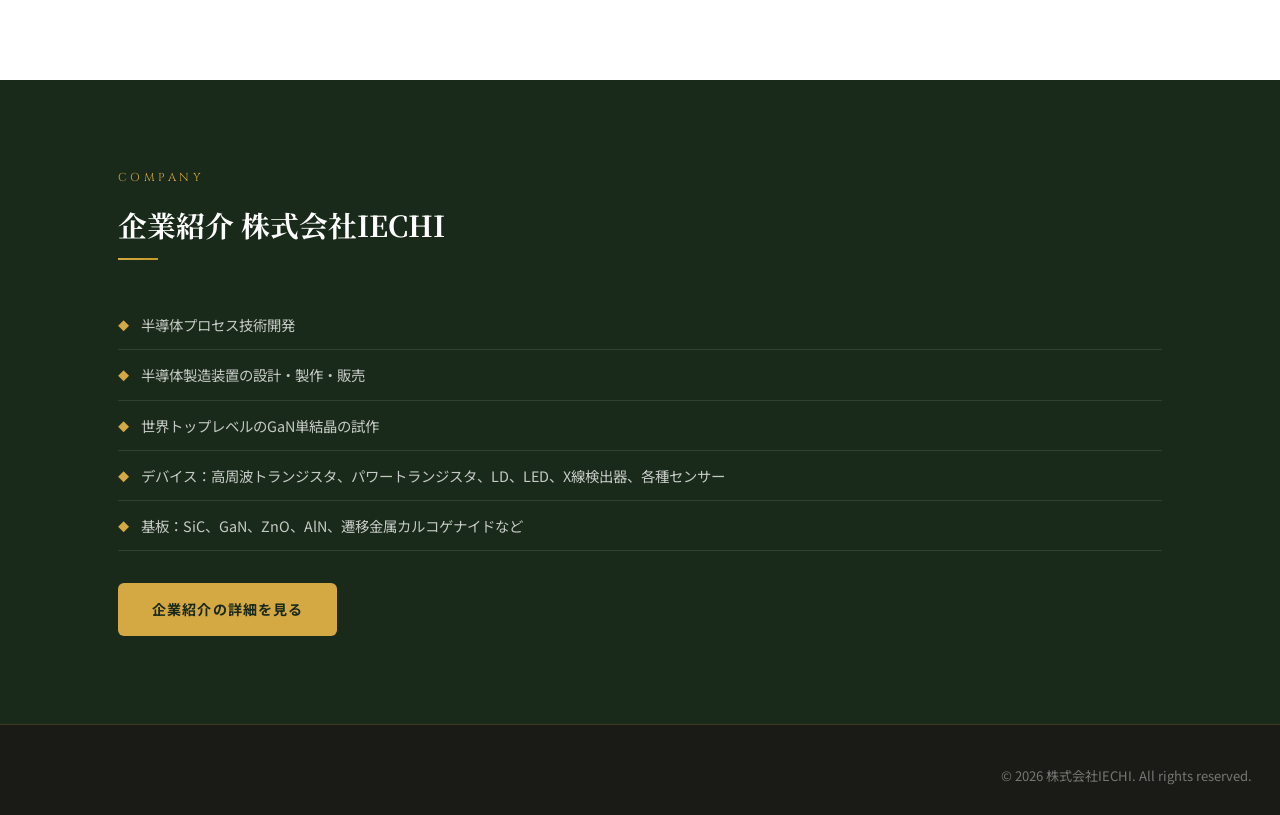
==== commit f0bc9883: "SEO対策: ファビコン・OGP・構造化データ・alt属性を追加" ====
--- a/index.html
+++ b/index.html
@@ -6,13 +6,64 @@
   <meta name="description" content="株式会社IECHI（株式会社家地）— 半導体プロセス技術開発・半導体製造装置の設計・製作・販売。宮城県仙台市を拠点に、GaN単結晶など最先端の半導体デバイスプロセス技術を展開。">
   <meta name="keywords" content="株式会社IECHI,株式会社家地,家地洋之,半導体プロセス,GaN,仙台,半導体製造装置">
   <title>株式会社IECHI | 半導体プロセス技術開発</title>
+  <link rel="canonical" href="https://iechi.com/">
+  <meta property="og:type" content="website">
+  <meta property="og:locale" content="ja_JP">
+  <meta property="og:site_name" content="株式会社IECHI">
+  <meta property="og:title" content="株式会社IECHI | 半導体プロセス技術開発">
+  <meta property="og:description" content="株式会社IECHI（株式会社家地）— 半導体プロセス技術開発・半導体製造装置の設計・製作・販売。宮城県仙台市を拠点に、GaN単結晶など最先端の半導体デバイスプロセス技術を展開。">
+  <meta property="og:url" content="https://iechi.com/">
+  <meta property="og:image" content="https://iechi.com/images/img_masamune.png">
+  <meta name="twitter:card" content="summary_large_image">
+  <link rel="icon" href="/favicon.svg" type="image/svg+xml">
+  <script type="application/ld+json">
+  {
+    "@context": "https://schema.org",
+    "@graph": [
+      {
+        "@type": "Organization",
+        "@id": "https://iechi.com/#organization",
+        "name": "株式会社IECHI",
+        "alternateName": ["株式会社家地", "IECHI", "いえち"],
+        "url": "https://iechi.com/",
+        "email": "iechi5599@gmail.com",
+        "telephone": "+81-22-797-0815",
+        "foundingDate": "2014-10-02",
+        "address": {
+          "@type": "PostalAddress",
+          "postalCode": "980-0022",
+          "streetAddress": "青葉区五橋一丁目5番22号",
+          "addressLocality": "仙台市",
+          "addressRegion": "宮城県",
+          "addressCountry": "JP"
+        },
+        "founder": { "@id": "https://iechi.com/about.html#person" }
+      },
+      {
+        "@type": "Person",
+        "@id": "https://iechi.com/about.html#person",
+        "name": "家地洋之",
+        "alternateName": ["家地 洋之", "Hiroyuki Iechi"],
+        "jobTitle": "代表取締役",
+        "worksFor": { "@id": "https://iechi.com/#organization" },
+        "url": "https://iechi.com/about.html"
+      },
+      {
+        "@type": "WebSite",
+        "name": "株式会社IECHI（株式会社家地）",
+        "url": "https://iechi.com/",
+        "publisher": { "@id": "https://iechi.com/#organization" }
+      }
+    ]
+  }
+  </script>
   <link rel="stylesheet" href="style.css">
 </head>
 <body>
 
   <header class="site-header">
     <div class="header-inner">
-      <a href="index.html" class="logo">
+      <a href="/" class="logo">
         IECHI
         <span class="logo-sub">SEMICONDUCTOR TECHNOLOGY</span>
       </a>
@@ -21,7 +72,7 @@
       </button>
       <nav class="main-nav">
         <ul>
-          <li><a href="index.html" class="active">ホーム</a></li>
+          <li><a href="/" class="active">ホーム</a></li>
           <li><a href="about.html">プロフィール</a></li>
           <li><a href="company.html">企業紹介</a></li>
         </ul>
@@ -33,7 +84,7 @@
 
     <!-- Hero -->
     <section class="hero">
-      <img class="hero-masamune-img" src="images/img_masamune.png" alt="仙台のシンボル 伊達政宗公 騎馬像">
+      <img class="hero-masamune-img" src="images/img_masamune.png" alt="仙台のシンボル 伊達政宗公 騎馬像（仙台市青葉城跡）">
 
       <!-- 左：仙台城（青葉城）シルエット -->
       <svg class="hero-castle" viewBox="0 0 260 380" fill="none" xmlns="http://www.w3.org/2000/svg" aria-hidden="true">
--- a/style.css
+++ b/style.css
@@ -14,7 +14,7 @@
      --color-bg-dark:       #1a1a16;
      --color-white:         #ffffff;
      --color-text:          #1e1e1a;
-     --color-text-muted:    #5a5a4a;
+     --color-text-muted:    #2b2b26;
      --color-border:        #d8d4c8;
      --shadow-sm:  0 1px 4px rgba(0,0,0,0.08);
      --shadow-md:  0 4px 16px rgba(0,0,0,0.12);
